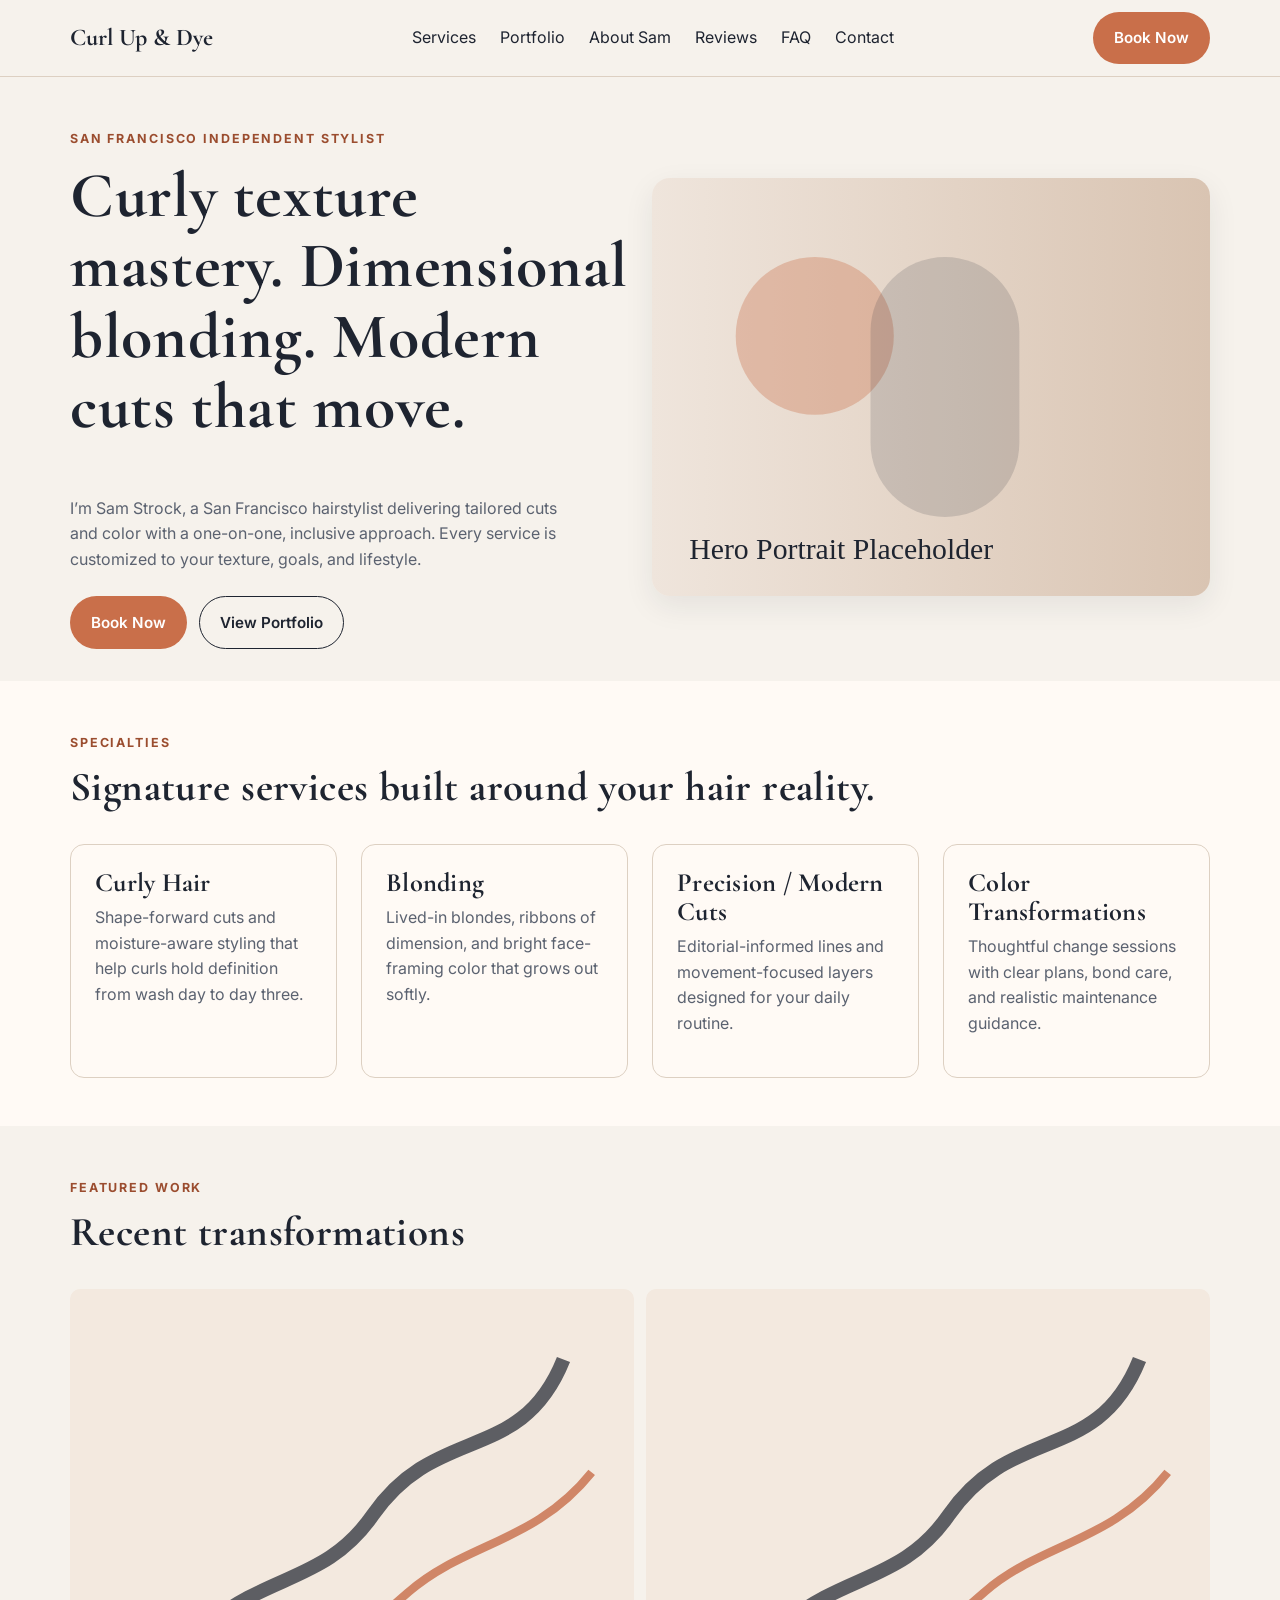
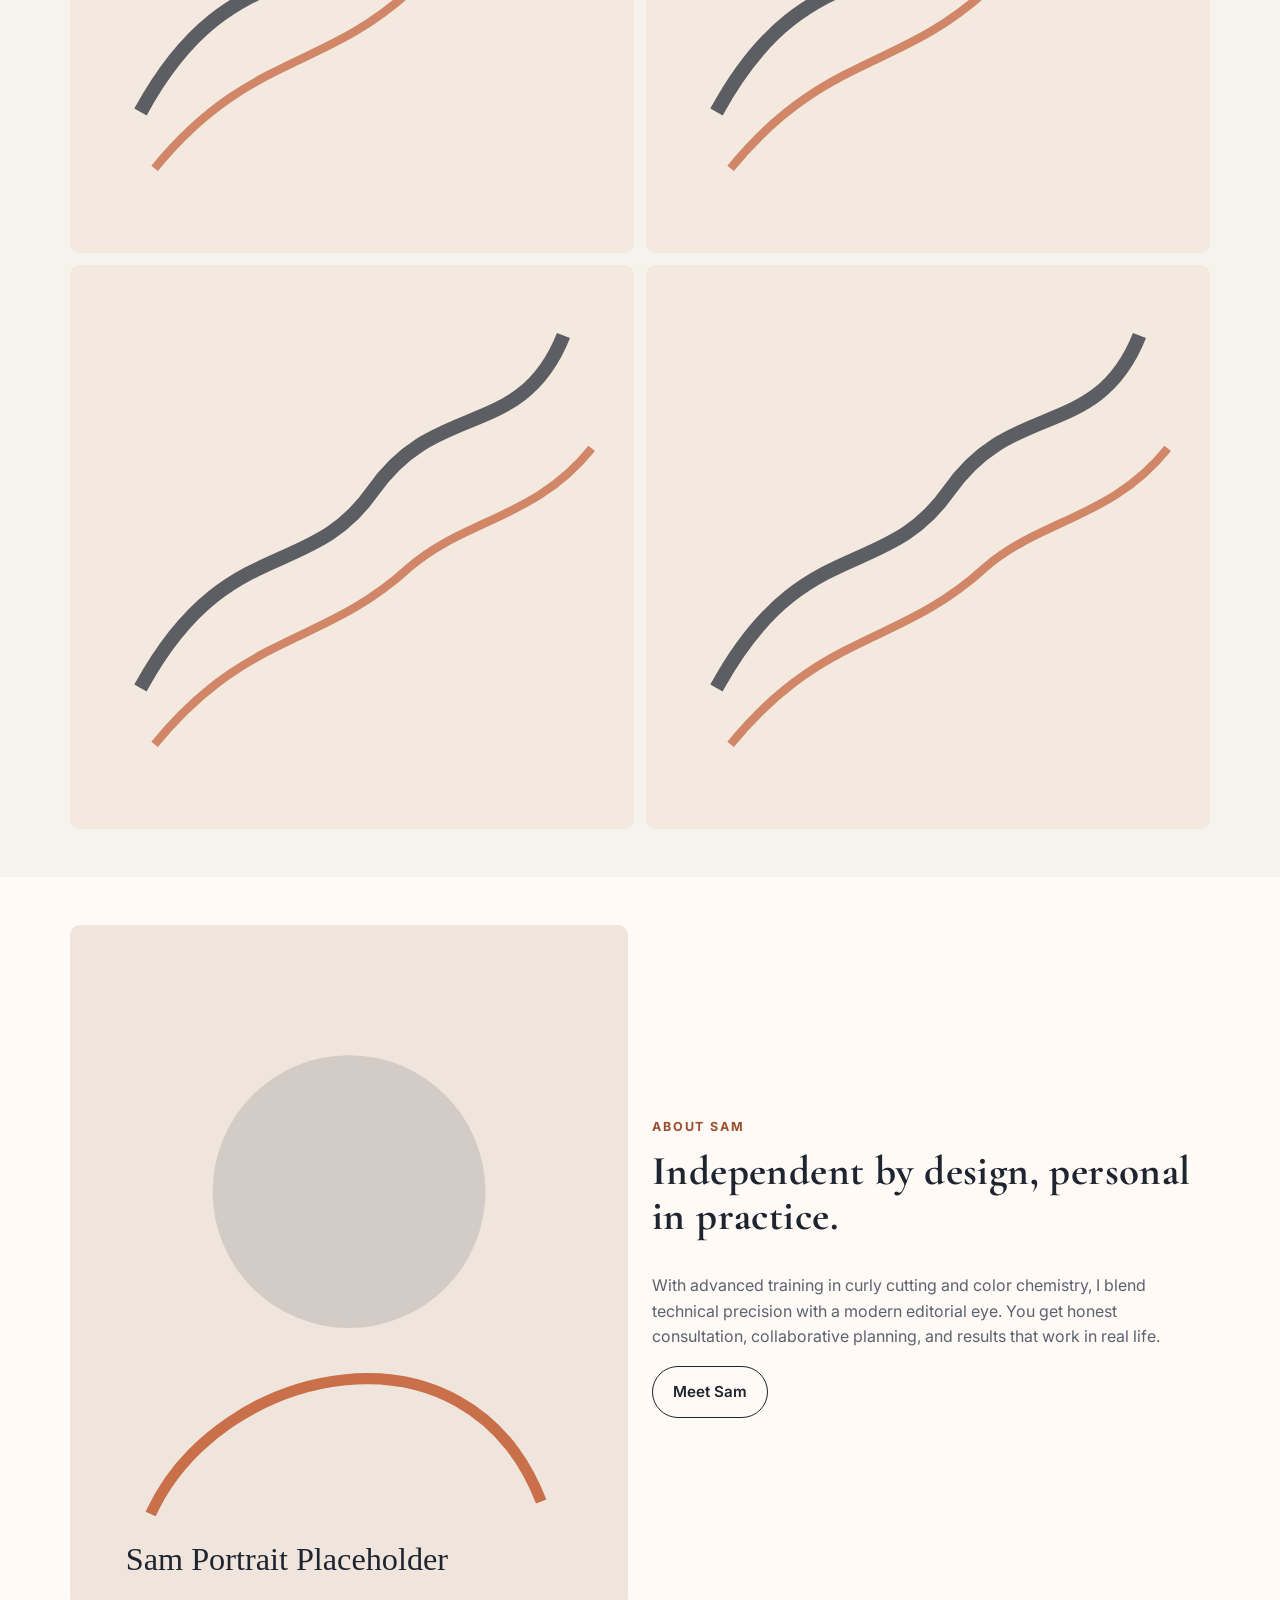
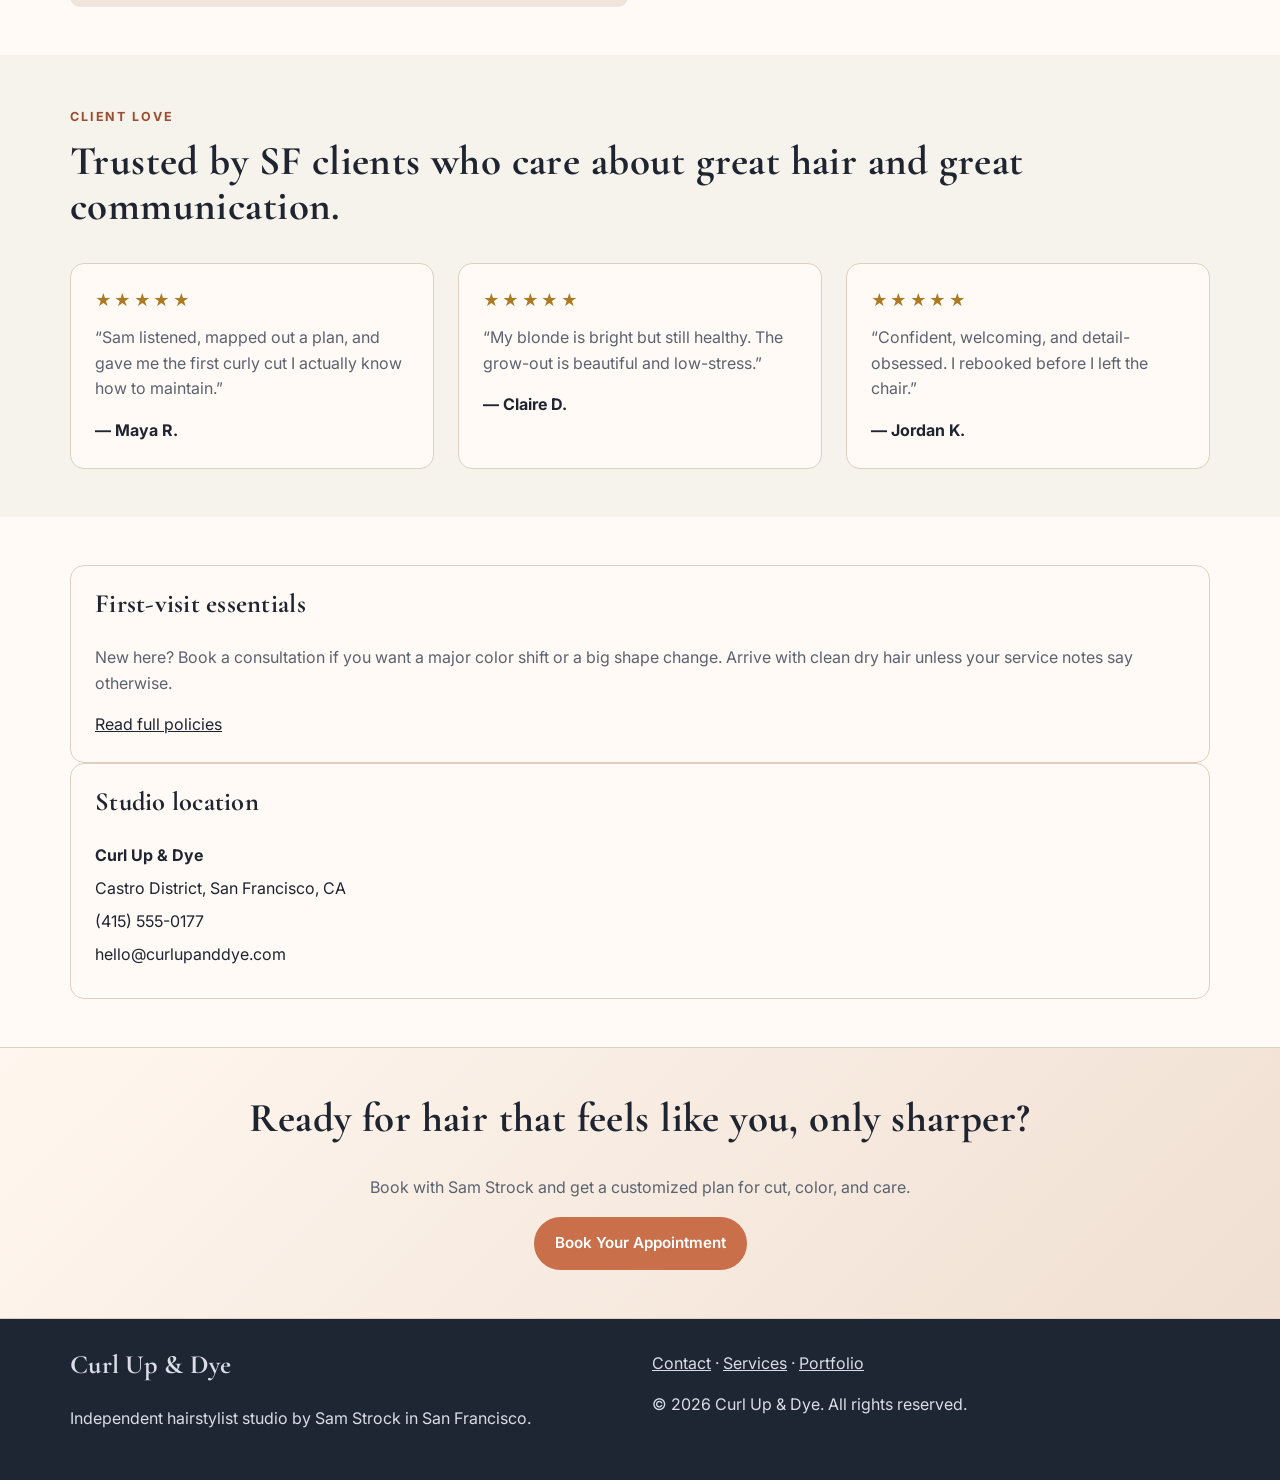
==== index.html @ 69697bd7 "Build Dreamweaver-friendly static redesign for Curl Up & Dye" ====
<!doctype html>
<html lang="en">
<head>
  <meta charset="utf-8">
  <meta name="viewport" content="width=device-width, initial-scale=1">
  <title>Curl Up & Dye | Curly Hair, Blonding & Modern Cuts in San Francisco</title>
  <meta name="description" content="Curl Up & Dye by Sam Strock offers curly hair expertise, dimensional blonding, and modern custom cuts in San Francisco.">
  <link rel="preconnect" href="https://fonts.googleapis.com">
  <link rel="preconnect" href="https://fonts.gstatic.com" crossorigin>
  <link href="https://fonts.googleapis.com/css2?family=Cormorant+Garamond:wght@500;600;700&family=Inter:wght@400;500;600;700&display=swap" rel="stylesheet">
  <link rel="stylesheet" href="css/styles.css">
  <script type="application/ld+json">
  {
    "@context": "https://schema.org",
    "@type": "HairSalon",
    "name": "Curl Up & Dye",
    "image": "images/hero-sam.svg",
    "description": "Independent San Francisco hairstylist brand by Sam Strock, specializing in curly hair, blonding, and personalized cuts.",
    "address": {
      "@type": "PostalAddress",
      "addressLocality": "San Francisco",
      "addressRegion": "CA",
      "addressCountry": "US"
    },
    "url": "https://example.com",
    "sameAs": ["https://instagram.com/curlupanddyesf"]
  }
  </script>
</head>
<body>
<header class="site-header">
  <div class="container nav-wrap">
    <a class="brand" href="index.html">Curl Up &amp; Dye</a>
    <button class="nav-toggle" data-nav-toggle aria-expanded="false" aria-controls="site-nav">Menu</button>
    <nav class="site-nav" id="site-nav" data-nav aria-label="Main navigation">
      <ul>
        <li><a href="services.html">Services</a></li>
        <li><a href="portfolio.html">Portfolio</a></li>
        <li><a href="about.html">About Sam</a></li>
        <li><a href="reviews.html">Reviews</a></li>
        <li><a href="faq.html">FAQ</a></li>
        <li><a href="contact.html">Contact</a></li>
      </ul>
    </nav>
    <a class="btn btn-primary desktop-book" href="contact.html#book">Book Now</a>
  </div>
</header>

<main>
  <section class="hero">
    <div class="container hero-grid two-col">
      <div class="hero-copy">
        <span class="eyebrow">San Francisco Independent Stylist</span>
        <h1>Curly texture mastery. Dimensional blonding. Modern cuts that move.</h1>
        <p>I’m Sam Strock, a San Francisco hairstylist delivering tailored cuts and color with a one-on-one, inclusive approach. Every service is customized to your texture, goals, and lifestyle.</p>
        <div class="hero-actions">
          <a class="btn btn-primary" href="contact.html#book">Book Now</a>
          <a class="btn btn-secondary" href="portfolio.html">View Portfolio</a>
        </div>
      </div>
      <div class="hero-image-wrap">
        <img src="images/hero-sam.svg" alt="Sam Strock standing in a bright San Francisco studio.">
      </div>
    </div>
  </section>

  <section class="section section-alt">
    <div class="container">
      <span class="eyebrow">Specialties</span>
      <h2>Signature services built around your hair reality.</h2>
      <div class="grid grid-4">
        <article class="specialty-card"><h3>Curly Hair</h3><p>Shape-forward cuts and moisture-aware styling that help curls hold definition from wash day to day three.</p></article>
        <article class="specialty-card"><h3>Blonding</h3><p>Lived-in blondes, ribbons of dimension, and bright face-framing color that grows out softly.</p></article>
        <article class="specialty-card"><h3>Precision / Modern Cuts</h3><p>Editorial-informed lines and movement-focused layers designed for your daily routine.</p></article>
        <article class="specialty-card"><h3>Color Transformations</h3><p>Thoughtful change sessions with clear plans, bond care, and realistic maintenance guidance.</p></article>
      </div>
    </div>
  </section>

  <section class="section">
    <div class="container">
      <span class="eyebrow">Featured Work</span>
      <h2>Recent transformations</h2>
      <div class="gallery-strip">
        <img src="images/work-curl.svg" alt="Defined natural curls with layered shape.">
        <img src="images/work-blonde.svg" alt="Soft dimensional blonde balayage.">
        <img src="images/work-cut.svg" alt="Textured modern bob haircut.">
        <img src="images/work-color.svg" alt="Copper color transformation with shine.">
      </div>
    </div>
  </section>

  <section class="section section-alt">
    <div class="container about-mini two-col">
      <img src="images/sam-portrait.svg" alt="Portrait of hairstylist Sam Strock.">
      <div>
        <span class="eyebrow">About Sam</span>
        <h2>Independent by design, personal in practice.</h2>
        <p>With advanced training in curly cutting and color chemistry, I blend technical precision with a modern editorial eye. You get honest consultation, collaborative planning, and results that work in real life.</p>
        <a class="btn btn-secondary" href="about.html">Meet Sam</a>
      </div>
    </div>
  </section>

  <section class="section">
    <div class="container">
      <span class="eyebrow">Client Love</span>
      <h2>Trusted by SF clients who care about great hair and great communication.</h2>
      <div class="grid grid-3">
        <article class="review-card"><div class="review-stars" aria-hidden="true">★★★★★</div><p>“Sam listened, mapped out a plan, and gave me the first curly cut I actually know how to maintain.”</p><strong>— Maya R.</strong></article>
        <article class="review-card"><div class="review-stars" aria-hidden="true">★★★★★</div><p>“My blonde is bright but still healthy. The grow-out is beautiful and low-stress.”</p><strong>— Claire D.</strong></article>
        <article class="review-card"><div class="review-stars" aria-hidden="true">★★★★★</div><p>“Confident, welcoming, and detail-obsessed. I rebooked before I left the chair.”</p><strong>— Jordan K.</strong></article>
      </div>
    </div>
  </section>

  <section class="section section-alt">
    <div class="container two-col">
      <article class="info-card">
        <h3>First-visit essentials</h3>
        <p>New here? Book a consultation if you want a major color shift or a big shape change. Arrive with clean dry hair unless your service notes say otherwise.</p>
        <a href="faq.html">Read full policies</a>
      </article>
      <article class="info-card">
        <h3>Studio location</h3>
        <ul class="contact-list">
          <li><strong>Curl Up &amp; Dye</strong></li>
          <li>Castro District, San Francisco, CA</li>
          <li>(415) 555-0177</li>
          <li>hello@curlupanddye.com</li>
        </ul>
      </article>
    </div>
  </section>

  <section class="section final-cta">
    <div class="container">
      <h2>Ready for hair that feels like you, only sharper?</h2>
      <p>Book with Sam Strock and get a customized plan for cut, color, and care.</p>
      <a class="btn btn-primary" href="contact.html#book">Book Your Appointment</a>
    </div>
  </section>
</main>

<footer class="site-footer">
  <div class="container footer-grid two-col">
    <div>
      <h3>Curl Up &amp; Dye</h3>
      <p>Independent hairstylist studio by Sam Strock in San Francisco.</p>
    </div>
    <div>
      <p><a href="contact.html">Contact</a> · <a href="services.html">Services</a> · <a href="portfolio.html">Portfolio</a></p>
      <p>© 2026 Curl Up &amp; Dye. All rights reserved.</p>
    </div>
  </div>
</footer>

<div class="mobile-book-sticky">
  <a class="btn btn-primary" href="contact.html#book">Book Now</a>
</div>

<script src="js/main.js"></script>
</body>
</html>
---- css/styles.css ----
/* =========================================================
   Curl Up & Dye - Core Stylesheet
   Dreamweaver-friendly, mobile-first, no build tools
   ========================================================= */

:root {
  --bg: #f6f2ec;
  --surface: #fffaf5;
  --surface-2: #efe5dc;
  --text: #1e2430;
  --text-soft: #5b6270;
  --accent: #c96f4a;
  --accent-dark: #9b4d2f;
  --line: #ddd0c2;
  --shadow: 0 10px 30px rgba(30, 36, 48, 0.08);

  --font-heading: "Cormorant Garamond", Georgia, "Times New Roman", serif;
  --font-body: "Inter", "Helvetica Neue", Helvetica, Arial, sans-serif;

  --space-1: 0.5rem;
  --space-2: 0.75rem;
  --space-3: 1rem;
  --space-4: 1.5rem;
  --space-5: 2rem;
  --space-6: 3rem;
  --space-7: 4rem;
  --radius: 14px;
  --container: 1140px;
}

* { box-sizing: border-box; }

html { scroll-behavior: smooth; }

body {
  margin: 0;
  font-family: var(--font-body);
  color: var(--text);
  background: var(--bg);
  line-height: 1.6;
}

img {
  max-width: 100%;
  display: block;
  border-radius: 10px;
}

a { color: inherit; }

.container {
  width: min(92%, var(--container));
  margin-inline: auto;
}

.section { padding: var(--space-6) 0; }
.section-alt { background: var(--surface); }

h1, h2, h3, h4 {
  font-family: var(--font-heading);
  margin-top: 0;
  line-height: 1.1;
  letter-spacing: 0.01em;
}

h1 { font-size: clamp(2.2rem, 5vw, 4.2rem); }
h2 { font-size: clamp(1.8rem, 3.2vw, 2.8rem); }
h3 { font-size: clamp(1.25rem, 2.4vw, 1.65rem); }

p { margin: 0 0 var(--space-3); color: var(--text-soft); }

.eyebrow {
  display: inline-block;
  margin-bottom: var(--space-2);
  font-size: 0.78rem;
  letter-spacing: 0.15em;
  text-transform: uppercase;
  color: var(--accent-dark);
  font-weight: 700;
}

.btn {
  display: inline-flex;
  align-items: center;
  justify-content: center;
  padding: 0.82rem 1.25rem;
  border-radius: 999px;
  border: 1px solid transparent;
  text-decoration: none;
  font-weight: 600;
  font-size: 0.95rem;
  transition: 0.2s ease;
}

.btn-primary {
  background: var(--accent);
  color: #fff;
}

.btn-primary:hover,
.btn-primary:focus-visible {
  background: var(--accent-dark);
}

.btn-secondary {
  border-color: var(--text);
  color: var(--text);
}

.btn-secondary:hover,
.btn-secondary:focus-visible {
  background: var(--text);
  color: #fff;
}

/* Header + Nav */
.site-header {
  position: sticky;
  top: 0;
  z-index: 1000;
  background: rgba(246, 242, 236, 0.95);
  backdrop-filter: blur(6px);
  border-bottom: 1px solid var(--line);
}

.nav-wrap {
  display: flex;
  align-items: center;
  justify-content: space-between;
  min-height: 76px;
  gap: var(--space-3);
}

.brand {
  font-family: var(--font-heading);
  font-size: 1.5rem;
  font-weight: 700;
  text-decoration: none;
}

.nav-toggle {
  border: 1px solid var(--line);
  background: #fff;
  border-radius: 8px;
  padding: 0.4rem 0.6rem;
  cursor: pointer;
}

.site-nav {
  display: none;
  position: absolute;
  inset: 76px 0 auto 0;
  background: var(--surface);
  border-bottom: 1px solid var(--line);
}

.site-nav.open { display: block; }

.site-nav ul {
  list-style: none;
  margin: 0;
  padding: var(--space-3);
  display: grid;
  gap: 0.4rem;
}

.site-nav a {
  text-decoration: none;
  display: block;
  padding: 0.7rem;
  border-radius: 8px;
}

.site-nav a:hover,
.site-nav a:focus-visible { background: var(--surface-2); }

.desktop-book { display: none; }

.mobile-book-sticky {
  position: fixed;
  left: var(--space-3);
  right: var(--space-3);
  bottom: var(--space-3);
  z-index: 999;
}

.mobile-book-sticky .btn { width: 100%; box-shadow: var(--shadow); }

/* Hero */
.hero {
  padding: var(--space-6) 0 var(--space-5);
}

.hero-grid {
  display: grid;
  gap: var(--space-4);
  align-items: center;
}

.hero-copy p { max-width: 50ch; }

.hero-actions {
  display: flex;
  flex-wrap: wrap;
  gap: var(--space-2);
  margin-top: var(--space-4);
}

.hero-image-wrap {
  border-radius: 18px;
  overflow: hidden;
  box-shadow: var(--shadow);
}

/* Cards and grids */
.grid {
  display: grid;
  gap: var(--space-4);
}

.specialty-card,
.review-card,
.info-card,
.service-card {
  background: var(--surface);
  border: 1px solid var(--line);
  border-radius: var(--radius);
  padding: var(--space-4);
}

.specialty-card h3,
.service-card h3 { margin-bottom: 0.45rem; }

.gallery-strip {
  display: grid;
  grid-template-columns: repeat(2, 1fr);
  gap: var(--space-2);
}

.gallery-strip img { aspect-ratio: 1 / 1; object-fit: cover; }

.about-mini {
  display: grid;
  gap: var(--space-4);
  align-items: center;
}

.review-stars {
  color: #ad7a24;
  letter-spacing: 0.15em;
  margin-bottom: var(--space-2);
}

.contact-list,
.hours-list {
  list-style: none;
  padding: 0;
  margin: 0;
}

.contact-list li,
.hours-list li { margin-bottom: 0.45rem; }

.final-cta {
  text-align: center;
  background: linear-gradient(135deg, #fff7ef, #f0dfd2);
  border-top: 1px solid var(--line);
  border-bottom: 1px solid var(--line);
}

/* Services */
.service-meta {
  margin-top: var(--space-2);
  padding-top: var(--space-2);
  border-top: 1px dashed var(--line);
  font-size: 0.92rem;
}

/* Portfolio */
.filter-row {
  display: flex;
  gap: var(--space-2);
  flex-wrap: wrap;
  margin-bottom: var(--space-4);
}

.filter-btn {
  border: 1px solid var(--line);
  background: #fff;
  color: var(--text);
  border-radius: 999px;
  padding: 0.5rem 0.95rem;
  cursor: pointer;
}

.filter-btn.active {
  background: var(--text);
  color: #fff;
}

.portfolio-grid {
  display: grid;
  grid-template-columns: repeat(2, 1fr);
  gap: var(--space-2);
}

.portfolio-item {
  border: 0;
  padding: 0;
  background: transparent;
  cursor: pointer;
}

.portfolio-item img {
  width: 100%;
  aspect-ratio: 1 / 1;
  object-fit: cover;
}

.lightbox {
  position: fixed;
  inset: 0;
  background: rgba(20, 24, 34, 0.82);
  display: none;
  align-items: center;
  justify-content: center;
  padding: var(--space-4);
  z-index: 1100;
}

.lightbox.open { display: flex; }
.lightbox img { max-width: min(94vw, 900px); max-height: 80vh; }
.lightbox-close {
  position: absolute;
  top: var(--space-3);
  right: var(--space-3);
  border: 0;
  background: #fff;
  border-radius: 50%;
  width: 40px;
  height: 40px;
  font-size: 1.3rem;
}

/* FAQ */
details {
  border: 1px solid var(--line);
  border-radius: 10px;
  background: var(--surface);
  padding: var(--space-3);
}

details + details { margin-top: var(--space-2); }
summary {
  cursor: pointer;
  font-weight: 600;
  color: var(--text);
}

/* Footer */
.site-footer {
  background: #1f2633;
  color: #d8dde6;
  padding: var(--space-5) 0;
}

.footer-grid {
  display: grid;
  gap: var(--space-4);
}

.site-footer p,
.site-footer a { color: #d8dde6; }

/* Utilities */
.visually-hidden {
  position: absolute !important;
  width: 1px;
  height: 1px;
  overflow: hidden;
  clip: rect(1px, 1px, 1px, 1px);
}

/* Responsive */
@media (min-width: 760px) {
  .nav-toggle,
  .mobile-book-sticky { display: none; }

  .site-nav {
    display: block;
    position: static;
    border: 0;
    background: transparent;
  }

  .site-nav ul {
    display: flex;
    align-items: center;
    padding: 0;
    gap: 0.1rem;
  }

  .site-nav a { padding: 0.45rem 0.7rem; }

  .desktop-book { display: inline-flex; }

  .hero-grid,
  .about-mini,
  .footer-grid,
  .two-col {
    grid-template-columns: repeat(2, minmax(0, 1fr));
  }

  .grid-3 { grid-template-columns: repeat(3, minmax(0, 1fr)); }
  .grid-4 { grid-template-columns: repeat(4, minmax(0, 1fr)); }

  .portfolio-grid { grid-template-columns: repeat(4, 1fr); }
}
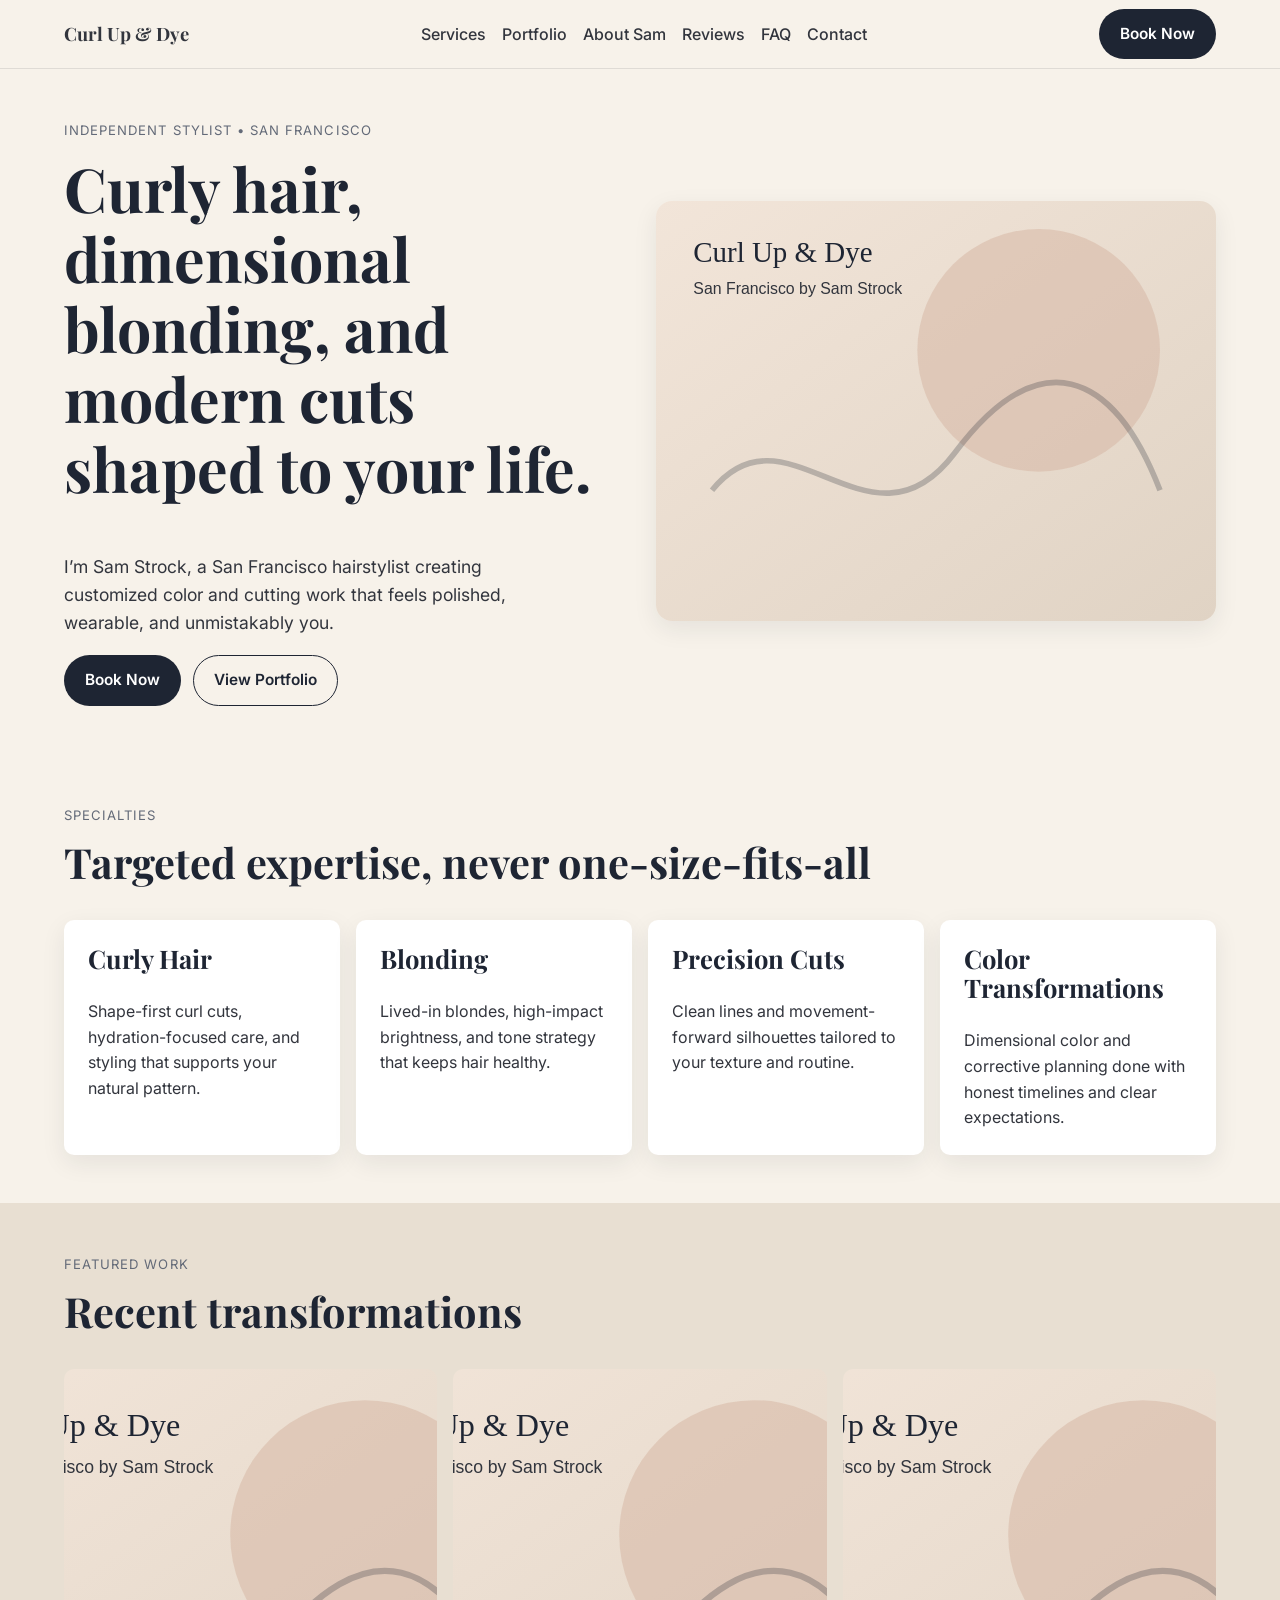
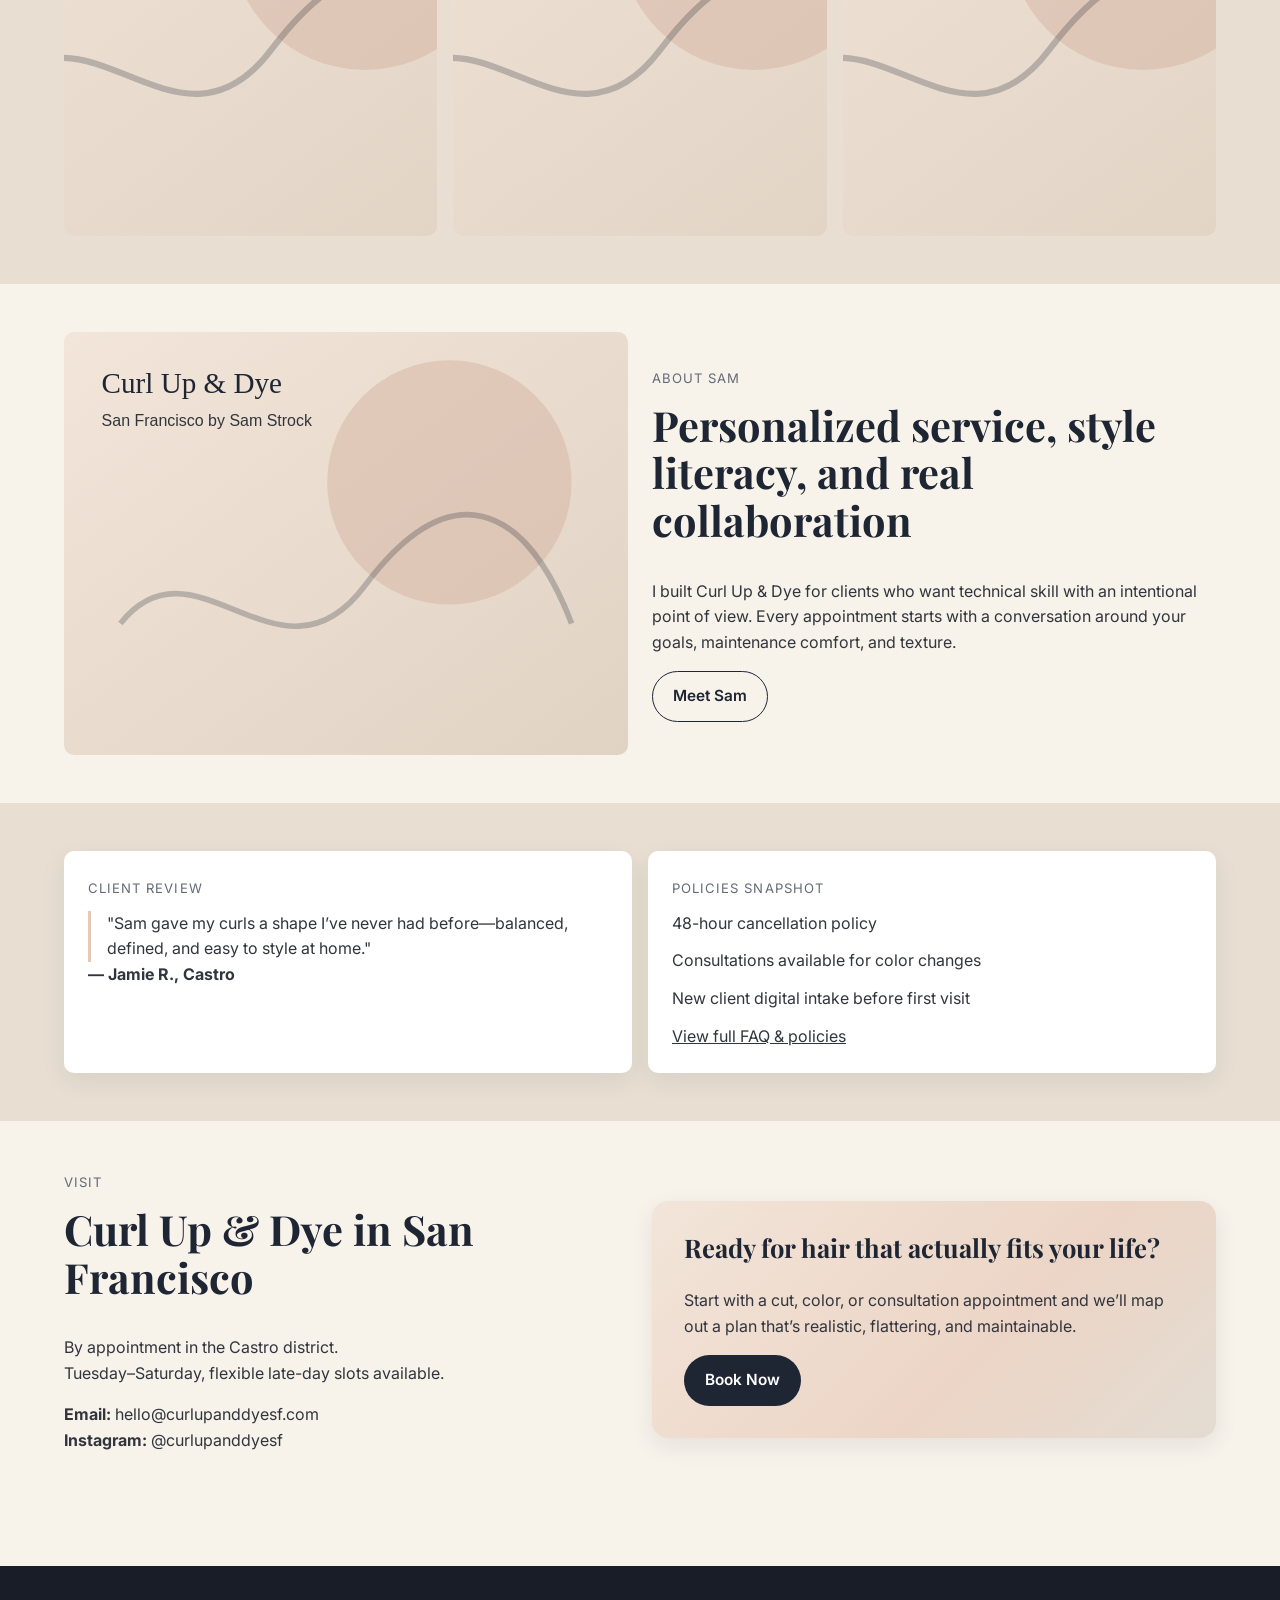
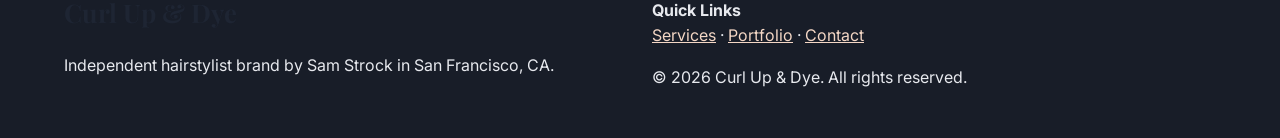
==== commit e43377f7: "Redesign site into Dreamweaver-friendly static multi-page experience" ====
--- a/index.html
+++ b/index.html
@@ -3,162 +3,157 @@
 <head>
   <meta charset="utf-8">
   <meta name="viewport" content="width=device-width, initial-scale=1">
-  <title>Curl Up & Dye | Curly Hair, Blonding & Modern Cuts in San Francisco</title>
-  <meta name="description" content="Curl Up & Dye by Sam Strock offers curly hair expertise, dimensional blonding, and modern custom cuts in San Francisco.">
+  <title>Curl Up & Dye | Curly Hair & Blonding Specialist in San Francisco</title>
+  <meta name="description" content="Curl Up & Dye by Sam Strock offers personalized curly cuts, blonding, and modern color services in San Francisco. Book your appointment today.">
   <link rel="preconnect" href="https://fonts.googleapis.com">
   <link rel="preconnect" href="https://fonts.gstatic.com" crossorigin>
-  <link href="https://fonts.googleapis.com/css2?family=Cormorant+Garamond:wght@500;600;700&family=Inter:wght@400;500;600;700&display=swap" rel="stylesheet">
+  <link href="https://fonts.googleapis.com/css2?family=Inter:wght@400;500;600;700&family=Playfair+Display:wght@600;700&display=swap" rel="stylesheet">
   <link rel="stylesheet" href="css/styles.css">
   <script type="application/ld+json">
   {
     "@context": "https://schema.org",
     "@type": "HairSalon",
     "name": "Curl Up & Dye",
-    "image": "images/hero-sam.svg",
-    "description": "Independent San Francisco hairstylist brand by Sam Strock, specializing in curly hair, blonding, and personalized cuts.",
+    "description": "Independent San Francisco hairstylist brand by Sam Strock specializing in curly hair, blonding, and modern cuts.",
     "address": {
       "@type": "PostalAddress",
       "addressLocality": "San Francisco",
       "addressRegion": "CA",
       "addressCountry": "US"
     },
-    "url": "https://example.com",
-    "sameAs": ["https://instagram.com/curlupanddyesf"]
+    "founder": "Sam Strock",
+    "areaServed": "San Francisco"
   }
   </script>
 </head>
 <body>
-<header class="site-header">
-  <div class="container nav-wrap">
-    <a class="brand" href="index.html">Curl Up &amp; Dye</a>
-    <button class="nav-toggle" data-nav-toggle aria-expanded="false" aria-controls="site-nav">Menu</button>
-    <nav class="site-nav" id="site-nav" data-nav aria-label="Main navigation">
-      <ul>
-        <li><a href="services.html">Services</a></li>
-        <li><a href="portfolio.html">Portfolio</a></li>
-        <li><a href="about.html">About Sam</a></li>
-        <li><a href="reviews.html">Reviews</a></li>
-        <li><a href="faq.html">FAQ</a></li>
-        <li><a href="contact.html">Contact</a></li>
-      </ul>
-    </nav>
-    <a class="btn btn-primary desktop-book" href="contact.html#book">Book Now</a>
-  </div>
-</header>
+  <header class="site-header">
+    <div class="container header-wrap">
+      <a class="logo" href="index.html">Curl Up &amp; Dye</a>
+      <button class="nav-toggle" data-nav-toggle aria-expanded="false" aria-controls="site-navigation">
+        <span class="sr-only">Toggle navigation</span>
+        <svg viewBox="0 0 24 24" aria-hidden="true"><path d="M3 6h18M3 12h18M3 18h18" stroke="currentColor" stroke-width="2" fill="none"/></svg>
+      </button>
+      <nav class="main-nav" id="site-navigation" data-nav>
+        <ul>
+          <li><a href="services.html">Services</a></li>
+          <li><a href="portfolio.html">Portfolio</a></li>
+          <li><a href="about.html">About Sam</a></li>
+          <li><a href="reviews.html">Reviews</a></li>
+          <li><a href="faq.html">FAQ</a></li>
+          <li><a href="contact.html">Contact</a></li>
+        </ul>
+      </nav>
+      <a class="btn btn-primary book-now-desktop" href="contact.html#book">Book Now</a>
+    </div>
+  </header>
 
-<main>
-  <section class="hero">
-    <div class="container hero-grid two-col">
-      <div class="hero-copy">
-        <span class="eyebrow">San Francisco Independent Stylist</span>
-        <h1>Curly texture mastery. Dimensional blonding. Modern cuts that move.</h1>
-        <p>I’m Sam Strock, a San Francisco hairstylist delivering tailored cuts and color with a one-on-one, inclusive approach. Every service is customized to your texture, goals, and lifestyle.</p>
-        <div class="hero-actions">
-          <a class="btn btn-primary" href="contact.html#book">Book Now</a>
-          <a class="btn btn-secondary" href="portfolio.html">View Portfolio</a>
+  <a class="btn btn-primary mobile-sticky-cta" href="contact.html#book">Book Now</a>
+
+  <main>
+    <section class="hero">
+      <div class="container hero-grid">
+        <div class="hero-copy">
+          <span class="eyebrow">Independent Stylist • San Francisco</span>
+          <h1>Curly hair, dimensional blonding, and modern cuts shaped to your life.</h1>
+          <p>I’m Sam Strock, a San Francisco hairstylist creating customized color and cutting work that feels polished, wearable, and unmistakably you.</p>
+          <div class="hero-actions">
+            <a class="btn btn-primary" href="contact.html#book">Book Now</a>
+            <a class="btn btn-secondary" href="portfolio.html">View Portfolio</a>
+          </div>
+        </div>
+        <div class="hero-image">
+          <img src="images/hero.svg" alt="Editorial-inspired hair image representing curly and blonde hair work by Sam Strock.">
         </div>
       </div>
-      <div class="hero-image-wrap">
-        <img src="images/hero-sam.svg" alt="Sam Strock standing in a bright San Francisco studio.">
+    </section>
+
+    <section class="section">
+      <div class="container">
+        <span class="eyebrow">Specialties</span>
+        <h2>Targeted expertise, never one-size-fits-all</h2>
+        <div class="grid-cards cols-4">
+          <article class="card"><h3>Curly Hair</h3><p>Shape-first curl cuts, hydration-focused care, and styling that supports your natural pattern.</p></article>
+          <article class="card"><h3>Blonding</h3><p>Lived-in blondes, high-impact brightness, and tone strategy that keeps hair healthy.</p></article>
+          <article class="card"><h3>Precision Cuts</h3><p>Clean lines and movement-forward silhouettes tailored to your texture and routine.</p></article>
+          <article class="card"><h3>Color Transformations</h3><p>Dimensional color and corrective planning done with honest timelines and clear expectations.</p></article>
+        </div>
+      </div>
+    </section>
+
+    <section class="section section-muted">
+      <div class="container">
+        <span class="eyebrow">Featured Work</span>
+        <h2>Recent transformations</h2>
+        <div class="gallery-strip">
+          <img src="images/gallery-1.svg" alt="Before and after curly transformation in San Francisco salon.">
+          <img src="images/gallery-2.svg" alt="Dimensional blonde balayage by Sam Strock.">
+          <img src="images/gallery-3.svg" alt="Modern precision haircut with soft texture.">
+        </div>
+      </div>
+    </section>
+
+    <section class="section">
+      <div class="container split">
+        <img src="images/sam-portrait.svg" alt="Portrait of independent hairstylist Sam Strock.">
+        <div>
+          <span class="eyebrow">About Sam</span>
+          <h2>Personalized service, style literacy, and real collaboration</h2>
+          <p>I built Curl Up &amp; Dye for clients who want technical skill with an intentional point of view. Every appointment starts with a conversation around your goals, maintenance comfort, and texture.</p>
+          <a class="btn btn-secondary" href="about.html">Meet Sam</a>
+        </div>
+      </div>
+    </section>
+
+    <section class="section section-muted">
+      <div class="container grid-cards">
+        <article class="card">
+          <span class="eyebrow">Client Review</span>
+          <blockquote class="quote">"Sam gave my curls a shape I’ve never had before—balanced, defined, and easy to style at home."</blockquote>
+          <p><strong>— Jamie R., Castro</strong></p>
+        </article>
+        <article class="card">
+          <span class="eyebrow">Policies Snapshot</span>
+          <ul class="list-clean">
+            <li>48-hour cancellation policy</li>
+            <li>Consultations available for color changes</li>
+            <li>New client digital intake before first visit</li>
+          </ul>
+          <a href="faq.html">View full FAQ &amp; policies</a>
+        </article>
+      </div>
+    </section>
+
+    <section class="section">
+      <div class="container split">
+        <div>
+          <span class="eyebrow">Visit</span>
+          <h2>Curl Up &amp; Dye in San Francisco</h2>
+          <p>By appointment in the Castro district.<br>Tuesday–Saturday, flexible late-day slots available.</p>
+          <p><strong>Email:</strong> hello@curlupanddyesf.com<br><strong>Instagram:</strong> @curlupanddyesf</p>
+        </div>
+        <div class="cta-band">
+          <h3>Ready for hair that actually fits your life?</h3>
+          <p>Start with a cut, color, or consultation appointment and we’ll map out a plan that’s realistic, flattering, and maintainable.</p>
+          <a class="btn btn-primary" href="contact.html#book">Book Now</a>
+        </div>
+      </div>
+    </section>
+  </main>
+
+  <footer class="site-footer">
+    <div class="container footer-grid">
+      <div>
+        <h3>Curl Up &amp; Dye</h3>
+        <p>Independent hairstylist brand by Sam Strock in San Francisco, CA.</p>
+      </div>
+      <div>
+        <p><strong>Quick Links</strong><br><a href="services.html">Services</a> · <a href="portfolio.html">Portfolio</a> · <a href="contact.html">Contact</a></p>
+        <p>&copy; 2026 Curl Up &amp; Dye. All rights reserved.</p>
       </div>
     </div>
-  </section>
+  </footer>
 
-  <section class="section section-alt">
-    <div class="container">
-      <span class="eyebrow">Specialties</span>
-      <h2>Signature services built around your hair reality.</h2>
-      <div class="grid grid-4">
-        <article class="specialty-card"><h3>Curly Hair</h3><p>Shape-forward cuts and moisture-aware styling that help curls hold definition from wash day to day three.</p></article>
-        <article class="specialty-card"><h3>Blonding</h3><p>Lived-in blondes, ribbons of dimension, and bright face-framing color that grows out softly.</p></article>
-        <article class="specialty-card"><h3>Precision / Modern Cuts</h3><p>Editorial-informed lines and movement-focused layers designed for your daily routine.</p></article>
-        <article class="specialty-card"><h3>Color Transformations</h3><p>Thoughtful change sessions with clear plans, bond care, and realistic maintenance guidance.</p></article>
-      </div>
-    </div>
-  </section>
-
-  <section class="section">
-    <div class="container">
-      <span class="eyebrow">Featured Work</span>
-      <h2>Recent transformations</h2>
-      <div class="gallery-strip">
-        <img src="images/work-curl.svg" alt="Defined natural curls with layered shape.">
-        <img src="images/work-blonde.svg" alt="Soft dimensional blonde balayage.">
-        <img src="images/work-cut.svg" alt="Textured modern bob haircut.">
-        <img src="images/work-color.svg" alt="Copper color transformation with shine.">
-      </div>
-    </div>
-  </section>
-
-  <section class="section section-alt">
-    <div class="container about-mini two-col">
-      <img src="images/sam-portrait.svg" alt="Portrait of hairstylist Sam Strock.">
-      <div>
-        <span class="eyebrow">About Sam</span>
-        <h2>Independent by design, personal in practice.</h2>
-        <p>With advanced training in curly cutting and color chemistry, I blend technical precision with a modern editorial eye. You get honest consultation, collaborative planning, and results that work in real life.</p>
-        <a class="btn btn-secondary" href="about.html">Meet Sam</a>
-      </div>
-    </div>
-  </section>
-
-  <section class="section">
-    <div class="container">
-      <span class="eyebrow">Client Love</span>
-      <h2>Trusted by SF clients who care about great hair and great communication.</h2>
-      <div class="grid grid-3">
-        <article class="review-card"><div class="review-stars" aria-hidden="true">★★★★★</div><p>“Sam listened, mapped out a plan, and gave me the first curly cut I actually know how to maintain.”</p><strong>— Maya R.</strong></article>
-        <article class="review-card"><div class="review-stars" aria-hidden="true">★★★★★</div><p>“My blonde is bright but still healthy. The grow-out is beautiful and low-stress.”</p><strong>— Claire D.</strong></article>
-        <article class="review-card"><div class="review-stars" aria-hidden="true">★★★★★</div><p>“Confident, welcoming, and detail-obsessed. I rebooked before I left the chair.”</p><strong>— Jordan K.</strong></article>
-      </div>
-    </div>
-  </section>
-
-  <section class="section section-alt">
-    <div class="container two-col">
-      <article class="info-card">
-        <h3>First-visit essentials</h3>
-        <p>New here? Book a consultation if you want a major color shift or a big shape change. Arrive with clean dry hair unless your service notes say otherwise.</p>
-        <a href="faq.html">Read full policies</a>
-      </article>
-      <article class="info-card">
-        <h3>Studio location</h3>
-        <ul class="contact-list">
-          <li><strong>Curl Up &amp; Dye</strong></li>
-          <li>Castro District, San Francisco, CA</li>
-          <li>(415) 555-0177</li>
-          <li>hello@curlupanddye.com</li>
-        </ul>
-      </article>
-    </div>
-  </section>
-
-  <section class="section final-cta">
-    <div class="container">
-      <h2>Ready for hair that feels like you, only sharper?</h2>
-      <p>Book with Sam Strock and get a customized plan for cut, color, and care.</p>
-      <a class="btn btn-primary" href="contact.html#book">Book Your Appointment</a>
-    </div>
-  </section>
-</main>
-
-<footer class="site-footer">
-  <div class="container footer-grid two-col">
-    <div>
-      <h3>Curl Up &amp; Dye</h3>
-      <p>Independent hairstylist studio by Sam Strock in San Francisco.</p>
-    </div>
-    <div>
-      <p><a href="contact.html">Contact</a> · <a href="services.html">Services</a> · <a href="portfolio.html">Portfolio</a></p>
-      <p>© 2026 Curl Up &amp; Dye. All rights reserved.</p>
-    </div>
-  </div>
-</footer>
-
-<div class="mobile-book-sticky">
-  <a class="btn btn-primary" href="contact.html#book">Book Now</a>
-</div>
-
-<script src="js/main.js"></script>
+  <script src="js/main.js" defer></script>
 </body>
 </html>
--- a/css/styles.css
+++ b/css/styles.css
@@ -1,21 +1,21 @@
-/* =========================================================
-   Curl Up & Dye - Core Stylesheet
-   Dreamweaver-friendly, mobile-first, no build tools
-   ========================================================= */
-
+/* ==============================
+   Curl Up & Dye - Main Stylesheet
+   Dreamweaver-friendly, mobile-first
+   ============================== */
+
+/* ---------- 1) Design Tokens / Style Guide ---------- */
 :root {
-  --bg: #f6f2ec;
-  --surface: #fffaf5;
-  --surface-2: #efe5dc;
-  --text: #1e2430;
-  --text-soft: #5b6270;
-  --accent: #c96f4a;
-  --accent-dark: #9b4d2f;
-  --line: #ddd0c2;
-  --shadow: 0 10px 30px rgba(30, 36, 48, 0.08);
-
-  --font-heading: "Cormorant Garamond", Georgia, "Times New Roman", serif;
-  --font-body: "Inter", "Helvetica Neue", Helvetica, Arial, sans-serif;
+  --color-cream: #f7f2ea;
+  --color-stone: #e8dfd2;
+  --color-peach: #e7c8b5;
+  --color-ink: #1e2533;
+  --color-charcoal: #32353d;
+  --color-white: #ffffff;
+  --color-muted: #636a78;
+  --color-success: #2c6e4f;
+
+  --font-heading: "Playfair Display", Georgia, "Times New Roman", serif;
+  --font-body: "Inter", "Avenir Next", "Segoe UI", Arial, sans-serif;
 
   --space-1: 0.5rem;
   --space-2: 0.75rem;
@@ -24,395 +24,367 @@
   --space-5: 2rem;
   --space-6: 3rem;
   --space-7: 4rem;
-  --radius: 14px;
-  --container: 1140px;
-}
-
+
+  --radius-sm: 0.375rem;
+  --radius-md: 0.625rem;
+  --radius-lg: 1rem;
+  --shadow-soft: 0 8px 24px rgba(30, 37, 51, 0.08);
+
+  --container: 72rem;
+}
+
+/* ---------- 2) Base ---------- */
 * { box-sizing: border-box; }
-
 html { scroll-behavior: smooth; }
-
 body {
   margin: 0;
   font-family: var(--font-body);
-  color: var(--text);
-  background: var(--bg);
+  color: var(--color-charcoal);
+  background: var(--color-cream);
   line-height: 1.6;
 }
-
 img {
   max-width: 100%;
   display: block;
-  border-radius: 10px;
-}
-
+  border-radius: var(--radius-md);
+}
 a { color: inherit; }
 
+h1, h2, h3 {
+  font-family: var(--font-heading);
+  color: var(--color-ink);
+  line-height: 1.15;
+  margin-top: 0;
+}
+h1 { font-size: clamp(2rem, 5vw, 3.8rem); }
+h2 { font-size: clamp(1.6rem, 4vw, 2.6rem); }
+h3 { font-size: clamp(1.2rem, 2.5vw, 1.6rem); }
+
+p { margin-top: 0; }
+
 .container {
-  width: min(92%, var(--container));
+  width: min(100% - 2rem, var(--container));
   margin-inline: auto;
 }
 
-.section { padding: var(--space-6) 0; }
-.section-alt { background: var(--surface); }
-
-h1, h2, h3, h4 {
-  font-family: var(--font-heading);
-  margin-top: 0;
-  line-height: 1.1;
-  letter-spacing: 0.01em;
-}
-
-h1 { font-size: clamp(2.2rem, 5vw, 4.2rem); }
-h2 { font-size: clamp(1.8rem, 3.2vw, 2.8rem); }
-h3 { font-size: clamp(1.25rem, 2.4vw, 1.65rem); }
-
-p { margin: 0 0 var(--space-3); color: var(--text-soft); }
+.section {
+  padding-block: var(--space-6);
+}
+
+.section-muted {
+  background: var(--color-stone);
+}
 
 .eyebrow {
   display: inline-block;
+  letter-spacing: 0.08em;
+  text-transform: uppercase;
+  font-size: 0.82rem;
+  color: var(--color-muted);
   margin-bottom: var(--space-2);
-  font-size: 0.78rem;
-  letter-spacing: 0.15em;
-  text-transform: uppercase;
-  color: var(--accent-dark);
-  font-weight: 700;
-}
-
-.btn {
+}
+
+/* ---------- 3) Buttons ---------- */
+.btn,
+button.btn {
   display: inline-flex;
   align-items: center;
   justify-content: center;
-  padding: 0.82rem 1.25rem;
+  gap: 0.4rem;
+  padding: 0.75rem 1.25rem;
   border-radius: 999px;
   border: 1px solid transparent;
   text-decoration: none;
   font-weight: 600;
-  font-size: 0.95rem;
-  transition: 0.2s ease;
-}
-
+  font-size: 0.96rem;
+  cursor: pointer;
+  transition: all 0.2s ease;
+}
 .btn-primary {
-  background: var(--accent);
-  color: #fff;
-}
-
+  background: var(--color-ink);
+  color: var(--color-white);
+}
 .btn-primary:hover,
 .btn-primary:focus-visible {
-  background: var(--accent-dark);
-}
-
+  background: #111722;
+}
 .btn-secondary {
-  border-color: var(--text);
-  color: var(--text);
-}
-
+  background: transparent;
+  border-color: var(--color-ink);
+  color: var(--color-ink);
+}
 .btn-secondary:hover,
 .btn-secondary:focus-visible {
-  background: var(--text);
-  color: #fff;
-}
-
-/* Header + Nav */
+  background: rgba(30, 37, 51, 0.08);
+}
+
+/* ---------- 4) Header + Navigation ---------- */
 .site-header {
   position: sticky;
   top: 0;
-  z-index: 1000;
-  background: rgba(246, 242, 236, 0.95);
-  backdrop-filter: blur(6px);
-  border-bottom: 1px solid var(--line);
-}
-
-.nav-wrap {
+  z-index: 40;
+  background: rgba(247, 242, 234, 0.96);
+  border-bottom: 1px solid rgba(50, 53, 61, 0.12);
+  backdrop-filter: blur(4px);
+}
+.header-wrap {
   display: flex;
   align-items: center;
   justify-content: space-between;
-  min-height: 76px;
+  min-height: 4.25rem;
   gap: var(--space-3);
 }
-
-.brand {
+.logo {
+  text-decoration: none;
   font-family: var(--font-heading);
-  font-size: 1.5rem;
+  font-size: 1.15rem;
   font-weight: 700;
-  text-decoration: none;
-}
-
+}
 .nav-toggle {
-  border: 1px solid var(--line);
-  background: #fff;
-  border-radius: 8px;
-  padding: 0.4rem 0.6rem;
-  cursor: pointer;
-}
-
-.site-nav {
+  background: transparent;
+  border: 1px solid var(--color-ink);
+  border-radius: var(--radius-sm);
+  padding: 0.35rem 0.5rem;
+}
+.nav-toggle svg { width: 1.2rem; height: 1.2rem; }
+.main-nav {
+  position: absolute;
+  left: 0;
+  right: 0;
+  top: 100%;
+  background: var(--color-cream);
+  border-bottom: 1px solid rgba(50, 53, 61, 0.12);
   display: none;
-  position: absolute;
-  inset: 76px 0 auto 0;
-  background: var(--surface);
-  border-bottom: 1px solid var(--line);
-}
-
-.site-nav.open { display: block; }
-
-.site-nav ul {
-  list-style: none;
+}
+.main-nav.open { display: block; }
+.main-nav ul {
   margin: 0;
   padding: var(--space-3);
-  display: grid;
-  gap: 0.4rem;
-}
-
-.site-nav a {
+  list-style: none;
+  display: grid;
+  gap: var(--space-2);
+}
+.main-nav a {
   text-decoration: none;
-  display: block;
-  padding: 0.7rem;
-  border-radius: 8px;
-}
-
-.site-nav a:hover,
-.site-nav a:focus-visible { background: var(--surface-2); }
-
-.desktop-book { display: none; }
-
-.mobile-book-sticky {
+  font-weight: 500;
+  padding: 0.35rem 0;
+}
+.book-now-desktop { display: none; }
+
+.mobile-sticky-cta {
   position: fixed;
-  left: var(--space-3);
-  right: var(--space-3);
-  bottom: var(--space-3);
-  z-index: 999;
-}
-
-.mobile-book-sticky .btn { width: 100%; box-shadow: var(--shadow); }
-
-/* Hero */
+  bottom: 1rem;
+  right: 1rem;
+  z-index: 35;
+  box-shadow: var(--shadow-soft);
+}
+
+/* ---------- 5) Layout modules ---------- */
 .hero {
-  padding: var(--space-6) 0 var(--space-5);
-}
-
+  padding-block: var(--space-6);
+}
 .hero-grid {
   display: grid;
-  gap: var(--space-4);
-  align-items: center;
-}
-
-.hero-copy p { max-width: 50ch; }
-
+  gap: var(--space-5);
+  align-items: center;
+}
+.hero-copy p {
+  font-size: 1.1rem;
+  max-width: 44ch;
+}
 .hero-actions {
   display: flex;
   flex-wrap: wrap;
   gap: var(--space-2);
-  margin-top: var(--space-4);
-}
-
-.hero-image-wrap {
-  border-radius: 18px;
+}
+.hero-image {
   overflow: hidden;
-  box-shadow: var(--shadow);
-}
-
-/* Cards and grids */
-.grid {
+  border-radius: var(--radius-lg);
+  box-shadow: var(--shadow-soft);
+}
+
+.grid-cards {
+  display: grid;
+  gap: var(--space-3);
+}
+.card {
+  background: var(--color-white);
+  border-radius: var(--radius-md);
+  padding: var(--space-4);
+  box-shadow: var(--shadow-soft);
+}
+.card p:last-child { margin-bottom: 0; }
+
+.gallery-strip {
+  display: grid;
+  gap: var(--space-3);
+  grid-template-columns: repeat(auto-fit, minmax(11rem, 1fr));
+}
+.gallery-strip img {
+  aspect-ratio: 4 / 5;
+  object-fit: cover;
+}
+
+.split {
   display: grid;
   gap: var(--space-4);
-}
-
-.specialty-card,
-.review-card,
-.info-card,
-.service-card {
-  background: var(--surface);
-  border: 1px solid var(--line);
-  border-radius: var(--radius);
+  align-items: center;
+}
+
+.quote {
+  border-left: 3px solid var(--color-peach);
+  padding-left: var(--space-3);
+  margin: 0;
+}
+
+.cta-band {
+  border-radius: var(--radius-lg);
+  background: linear-gradient(135deg, #f2e5d9 0%, #ecd5c6 60%, #e3dcd2 100%);
+  padding: var(--space-5);
+  box-shadow: var(--shadow-soft);
+}
+
+.list-clean {
+  list-style: none;
+  margin: 0;
+  padding: 0;
+}
+.list-clean li { margin-bottom: var(--space-2); }
+
+/* ---------- 6) Services & pricing ---------- */
+.service-block {
+  background: var(--color-white);
+  border-radius: var(--radius-md);
   padding: var(--space-4);
-}
-
-.specialty-card h3,
-.service-card h3 { margin-bottom: 0.45rem; }
-
-.gallery-strip {
-  display: grid;
-  grid-template-columns: repeat(2, 1fr);
-  gap: var(--space-2);
-}
-
-.gallery-strip img { aspect-ratio: 1 / 1; object-fit: cover; }
-
-.about-mini {
-  display: grid;
-  gap: var(--space-4);
-  align-items: center;
-}
-
-.review-stars {
-  color: #ad7a24;
-  letter-spacing: 0.15em;
-  margin-bottom: var(--space-2);
-}
-
-.contact-list,
-.hours-list {
-  list-style: none;
-  padding: 0;
-  margin: 0;
-}
-
-.contact-list li,
-.hours-list li { margin-bottom: 0.45rem; }
-
-.final-cta {
-  text-align: center;
-  background: linear-gradient(135deg, #fff7ef, #f0dfd2);
-  border-top: 1px solid var(--line);
-  border-bottom: 1px solid var(--line);
-}
-
-/* Services */
-.service-meta {
-  margin-top: var(--space-2);
-  padding-top: var(--space-2);
-  border-top: 1px dashed var(--line);
-  font-size: 0.92rem;
-}
-
-/* Portfolio */
+  box-shadow: var(--shadow-soft);
+  margin-bottom: var(--space-3);
+}
+.service-item {
+  padding-block: var(--space-2);
+  border-bottom: 1px solid rgba(50, 53, 61, 0.15);
+}
+.service-item:last-child { border-bottom: 0; }
+.price { font-weight: 700; color: var(--color-ink); }
+.meta {
+  color: var(--color-muted);
+  font-size: 0.94rem;
+}
+
+/* ---------- 7) Portfolio ---------- */
 .filter-row {
   display: flex;
+  flex-wrap: wrap;
   gap: var(--space-2);
-  flex-wrap: wrap;
   margin-bottom: var(--space-4);
 }
-
 .filter-btn {
-  border: 1px solid var(--line);
-  background: #fff;
-  color: var(--text);
+  border: 1px solid var(--color-ink);
+  background: transparent;
+  color: var(--color-ink);
   border-radius: 999px;
-  padding: 0.5rem 0.95rem;
+  padding: 0.4rem 0.8rem;
   cursor: pointer;
 }
-
-.filter-btn.active {
-  background: var(--text);
-  color: #fff;
-}
-
+.filter-btn.is-active {
+  background: var(--color-ink);
+  color: var(--color-white);
+}
 .portfolio-grid {
   display: grid;
-  grid-template-columns: repeat(2, 1fr);
-  gap: var(--space-2);
-}
-
-.portfolio-item {
-  border: 0;
-  padding: 0;
-  background: transparent;
-  cursor: pointer;
-}
-
+  grid-template-columns: repeat(auto-fit, minmax(10rem, 1fr));
+  gap: var(--space-3);
+}
 .portfolio-item img {
   width: 100%;
-  aspect-ratio: 1 / 1;
+  height: 100%;
+  aspect-ratio: 1 / 1.15;
   object-fit: cover;
 }
 
 .lightbox {
   position: fixed;
   inset: 0;
-  background: rgba(20, 24, 34, 0.82);
+  background: rgba(17, 23, 34, 0.88);
   display: none;
   align-items: center;
   justify-content: center;
-  padding: var(--space-4);
-  z-index: 1100;
-}
-
+  padding: var(--space-3);
+  z-index: 50;
+}
 .lightbox.open { display: flex; }
-.lightbox img { max-width: min(94vw, 900px); max-height: 80vh; }
-.lightbox-close {
-  position: absolute;
-  top: var(--space-3);
-  right: var(--space-3);
-  border: 0;
-  background: #fff;
-  border-radius: 50%;
-  width: 40px;
-  height: 40px;
-  font-size: 1.3rem;
-}
-
-/* FAQ */
-details {
-  border: 1px solid var(--line);
-  border-radius: 10px;
-  background: var(--surface);
+.lightbox img {
+  max-height: 90vh;
+  max-width: min(90vw, 56rem);
+}
+
+/* ---------- 8) FAQ ---------- */
+.faq details {
+  background: var(--color-white);
+  border-radius: var(--radius-md);
+  box-shadow: var(--shadow-soft);
   padding: var(--space-3);
-}
-
-details + details { margin-top: var(--space-2); }
-summary {
+  margin-bottom: var(--space-2);
+}
+.faq summary {
   cursor: pointer;
   font-weight: 600;
-  color: var(--text);
-}
-
-/* Footer */
+}
+.faq p { margin-top: var(--space-2); }
+
+/* ---------- 9) Footer ---------- */
 .site-footer {
-  background: #1f2633;
-  color: #d8dde6;
-  padding: var(--space-5) 0;
-}
-
+  background: #181d28;
+  color: #e7e9ee;
+  padding-block: var(--space-5);
+  margin-top: var(--space-6);
+}
 .footer-grid {
   display: grid;
   gap: var(--space-4);
 }
-
-.site-footer p,
-.site-footer a { color: #d8dde6; }
-
-/* Utilities */
-.visually-hidden {
-  position: absolute !important;
+.site-footer a { color: #f4d7c5; }
+
+/* ---------- 10) Utilities ---------- */
+.sr-only {
+  position: absolute;
   width: 1px;
   height: 1px;
+  padding: 0;
+  margin: -1px;
   overflow: hidden;
-  clip: rect(1px, 1px, 1px, 1px);
-}
-
-/* Responsive */
-@media (min-width: 760px) {
-  .nav-toggle,
-  .mobile-book-sticky { display: none; }
-
-  .site-nav {
+  clip: rect(0, 0, 0, 0);
+  border: 0;
+}
+
+/* ---------- 11) Responsive enhancements ---------- */
+@media (min-width: 52rem) {
+  .nav-toggle { display: none; }
+  .main-nav {
+    position: static;
     display: block;
-    position: static;
-    border: 0;
+    border-bottom: 0;
     background: transparent;
   }
-
-  .site-nav ul {
+  .main-nav ul {
+    padding: 0;
     display: flex;
     align-items: center;
-    padding: 0;
-    gap: 0.1rem;
+    gap: 1rem;
   }
-
-  .site-nav a { padding: 0.45rem 0.7rem; }
-
-  .desktop-book { display: inline-flex; }
+  .main-nav a:hover,
+  .main-nav a:focus-visible { text-decoration: underline; }
+  .book-now-desktop { display: inline-flex; }
+  .mobile-sticky-cta { display: none; }
 
   .hero-grid,
-  .about-mini,
+  .split,
   .footer-grid,
-  .two-col {
+  .grid-cards {
     grid-template-columns: repeat(2, minmax(0, 1fr));
   }
-
-  .grid-3 { grid-template-columns: repeat(3, minmax(0, 1fr)); }
-  .grid-4 { grid-template-columns: repeat(4, minmax(0, 1fr)); }
-
-  .portfolio-grid { grid-template-columns: repeat(4, 1fr); }
-}
+  .grid-cards.cols-4 {
+    grid-template-columns: repeat(4, minmax(0, 1fr));
+  }
+}
+
+.top-gap { margin-top: var(--space-3); }
